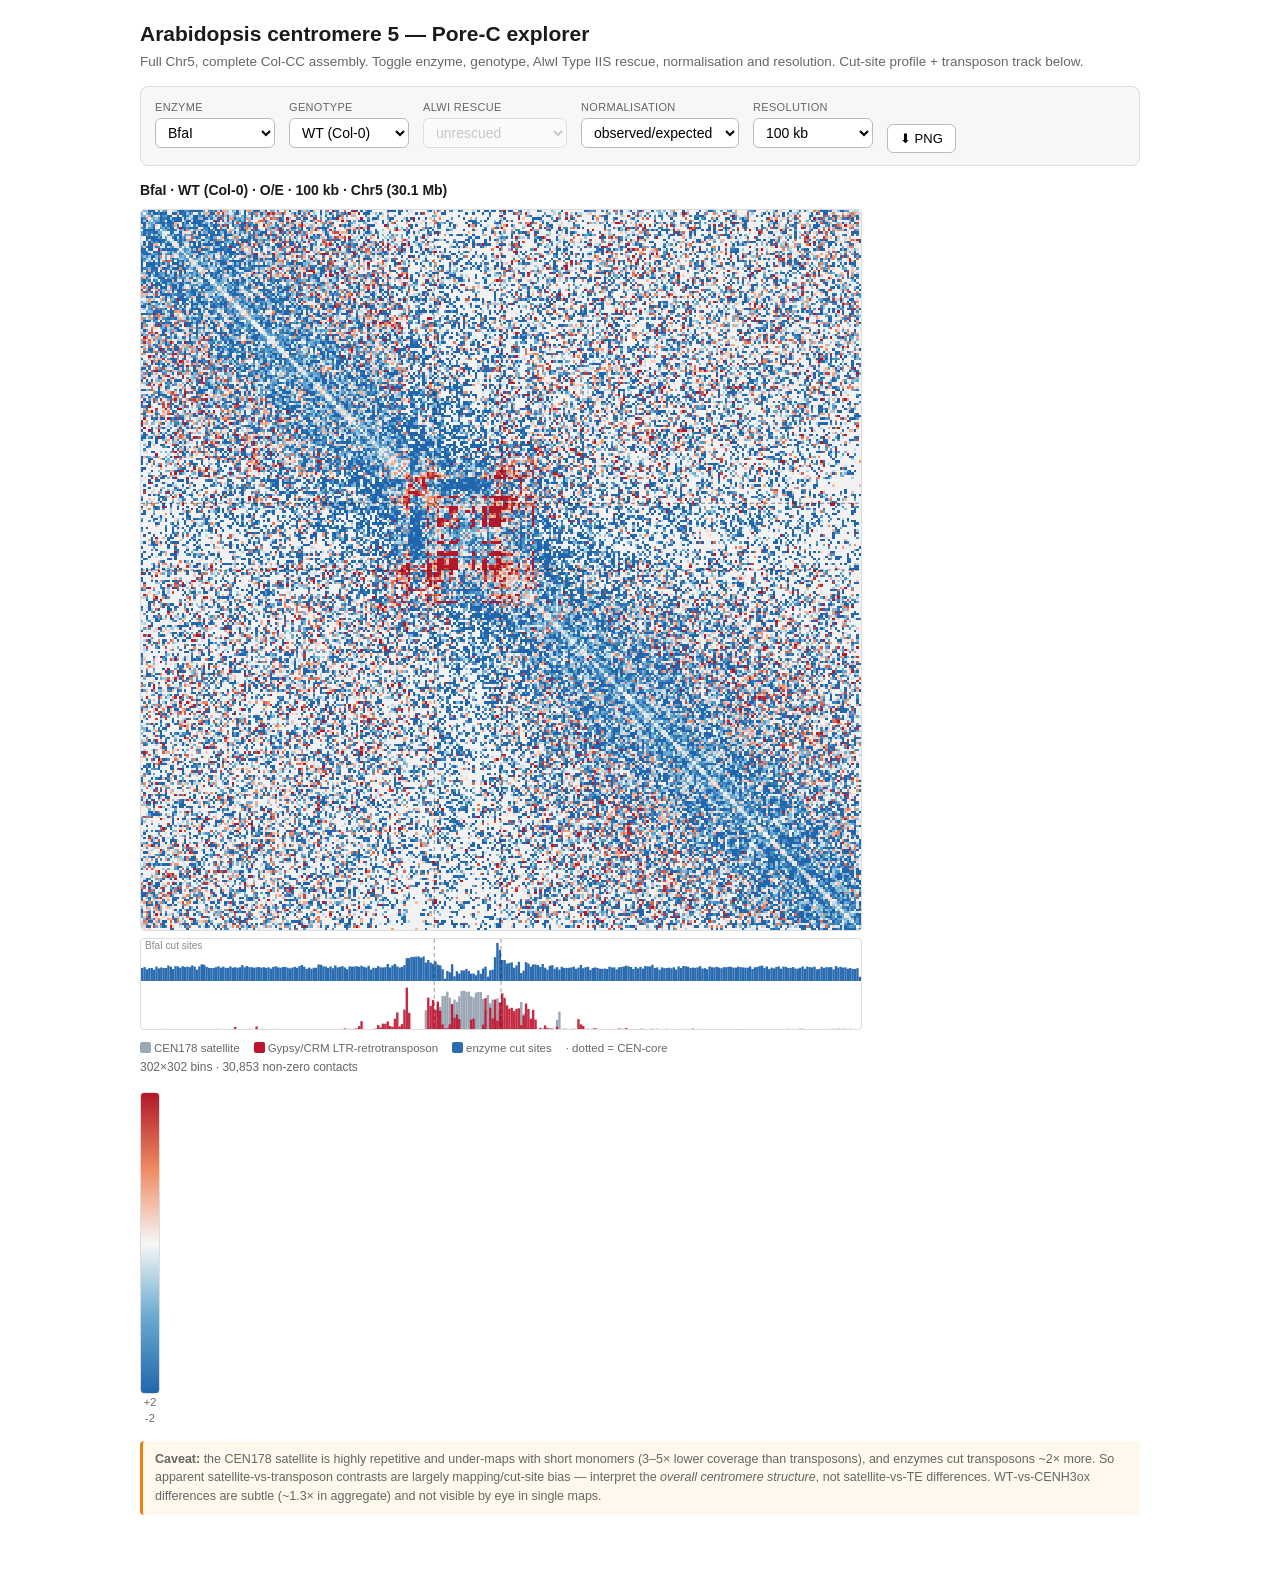
==== cen5_explorer/index.html @ aa6ba764 "Add CEN5 Pore-C explorer: full Chr5, BfaI/AlwI x WT/CENH3ox x rescued/unrescued, raw/O-E/coverage no" ====
<!doctype html>
<html lang="en">
<head>
<meta charset="utf-8">
<meta name="viewport" content="width=device-width, initial-scale=1">
<title>Arabidopsis CEN5 Pore-C explorer</title>
<style>
  :root{--ink:#1a1a1a;--mut:#666;--line:#ddd;--box:#f7f7f8;--accent:#c0152f}
  *{box-sizing:border-box}
  body{font:15px/1.5 -apple-system,Segoe UI,Roboto,Helvetica,Arial,sans-serif;color:var(--ink);margin:0;padding:18px 20px 60px;max-width:1040px;margin:0 auto}
  h1{font-size:21px;margin:0 0 2px} .sub{color:var(--mut);font-size:13.5px;margin:0 0 14px}
  .controls{display:flex;flex-wrap:wrap;gap:14px;background:var(--box);border:1px solid var(--line);border-radius:8px;padding:12px 14px;margin-bottom:14px}
  .ctl{display:flex;flex-direction:column;gap:3px} .ctl label{font-size:11px;color:var(--mut);text-transform:uppercase;letter-spacing:.03em}
  select{font-size:14px;padding:5px 8px;border:1px solid #bbb;border-radius:6px;background:#fff;min-width:120px}
  select:disabled{opacity:.4}
  #title{font-size:14px;font-weight:600;margin:4px 0 8px}
  .wrap{display:flex;gap:16px;align-items:flex-start;flex-wrap:wrap}
  canvas{image-rendering:pixelated;border:1px solid var(--line);border-radius:4px;background:#fff}
  #cbar{display:flex;flex-direction:column;align-items:center;font-size:11px;color:var(--mut)}
  .note{font-size:12.5px;color:var(--mut);background:#fff8ec;border-left:3px solid #e8820c;padding:9px 12px;border-radius:4px;margin-top:14px}
  button{font-size:13px;padding:6px 12px;border:1px solid #bbb;border-radius:6px;background:#fff;cursor:pointer;margin-top:6px}
  #status{font-size:12px;color:var(--mut)}
  .legend{font-size:11.5px;color:var(--mut);display:flex;gap:14px;margin-top:4px}
  .sw{display:inline-block;width:11px;height:11px;border-radius:2px;vertical-align:-1px;margin-right:3px}
</style>
</head>
<body>
<h1>Arabidopsis centromere 5 — Pore-C explorer</h1>
<p class="sub">Full Chr5, complete Col-CC assembly. Toggle enzyme, genotype, AlwI Type IIS rescue, normalisation and resolution. Cut-site profile + transposon track below.</p>

<div class="controls">
  <div class="ctl"><label>Enzyme</label><select id="enzyme"><option>BfaI</option><option>AlwI</option></select></div>
  <div class="ctl"><label>Genotype</label><select id="geno"><option value="WT">WT (Col-0)</option><option value="OX">CENH3ox</option></select></div>
  <div class="ctl"><label>AlwI rescue</label><select id="rescue"><option value="unrescued">unrescued</option><option value="rescued">rescued (SA-tag)</option></select></div>
  <div class="ctl"><label>Normalisation</label><select id="norm"><option value="oe">observed/expected</option><option value="raw">raw (log)</option><option value="vc">coverage-balanced</option></select></div>
  <div class="ctl"><label>Resolution</label><select id="res"><option value="100">100 kb</option><option value="50">50 kb</option><option value="25">25 kb</option></select></div>
  <div class="ctl"><label>&nbsp;</label><button id="dl">⬇ PNG</button></div>
</div>

<div id="title">—</div>
<div class="wrap">
  <div>
    <canvas id="hm" width="720" height="720"></canvas>
    <canvas id="tracks" width="720" height="90"></canvas>
    <div class="legend"><span><span class="sw" style="background:#9aa7b4"></span>CEN178 satellite</span>
      <span><span class="sw" style="background:#c0152f"></span>Gypsy/CRM LTR‑retrotransposon</span>
      <span><span class="sw" style="background:#2b6cb0"></span>enzyme cut sites</span>
      <span>· dotted = CEN‑core</span></div>
    <div id="status"></div>
  </div>
  <div id="cbar"><canvas id="cb" width="18" height="300"></canvas><div id="cbhi">–</div><div style="flex:1"></div><div id="cblo">–</div></div>
</div>

<div class="note"><b>Caveat:</b> the CEN178 satellite is highly repetitive and under‑maps with short monomers (3–5× lower coverage than transposons), and enzymes cut transposons ~2× more. So apparent satellite‑vs‑transposon contrasts are largely mapping/cut‑site bias — interpret the <i>overall centromere structure</i>, not satellite‑vs‑TE differences. WT‑vs‑CENH3ox differences are subtle (~1.3× in aggregate) and not visible by eye in single maps.</div>

<script>
const E={enzyme:'BfaI',geno:'WT',rescue:'unrescued',norm:'oe',res:'100'};
const cache={};
const hm=document.getElementById('hm'), hx=hm.getContext('2d');
const tk=document.getElementById('tracks'), tx=tk.getContext('2d');
const off=document.createElement('canvas'); const ox=off.getContext('2d');
function fname(){const r=(E.enzyme==='AlwI')?E.rescue:'unrescued'; return `data/${E.enzyme}_${E.geno}_${r}_${E.res}kb.json`;}
async function getJSON(f){ if(cache[f]) return cache[f]; const d=await fetch(f).then(r=>r.json()); cache[f]=d; return d; }
// colormaps
function lerp(a,b,t){return a+(b-a)*t;}
function ramp(stops,t){t=Math.max(0,Math.min(1,t));for(let i=0;i<stops.length-1;i++){const[p0,c0]=stops[i],[p1,c1]=stops[i+1];if(t<=p1){const u=(t-p0)/(p1-p0);return[lerp(c0[0],c1[0],u),lerp(c0[1],c1[1],u),lerp(c0[2],c1[2],u)];}}return stops[stops.length-1][1];}
const HIC=[[0,[255,255,255]],[.2,[255,240,224]],[.4,[253,204,138]],[.6,[252,141,89]],[.78,[227,74,51]],[.9,[179,0,0]],[1,[109,0,0]]];
const RDBU=[[0,[33,102,172]],[.25,[103,169,207]],[.5,[247,247,247]],[.75,[239,138,98]],[1,[178,24,43]]];
function hic(t){return ramp(HIC,t);} function rdbu(t){return ramp(RDBU,t);}
function pct(a,p){const s=a.filter(v=>isFinite(v)).sort((x,y)=>x-y);return s.length?s[Math.min(s.length-1,Math.floor(p/100*s.length))]:0;}

async function render(){
  document.getElementById('rescue').disabled=(E.enzyme!=='AlwI');
  const m=await getJSON(fname()); const t=await getJSON(`data/tracks_${E.res}kb.json`);
  const n=m.n; const M=new Float64Array(n*n);
  for(let k=0;k<m.i.length;k++){const i=m.i[k],j=m.j[k],v=m.v[k];M[i*n+j]=v;M[j*n+i]=v;}
  let disp=new Float64Array(n*n).fill(NaN), cmap, lo,hi, center=false;
  if(E.norm==='raw'||E.norm==='vc'){
    let A=M;
    if(E.norm==='vc'){const cov=new Float64Array(n);for(let i=0;i<n;i++){let s=0;for(let j=0;j<n;j++)s+=M[i*n+j];cov[i]=s;}
      let mc=0,c=0;for(let i=0;i<n;i++)if(cov[i]>0){mc+=cov[i];c++;}mc/=c;A=new Float64Array(n*n);
      for(let i=0;i<n;i++)for(let j=0;j<n;j++){if(M[i*n+j]>0&&cov[i]>0&&cov[j]>0)A[i*n+j]=M[i*n+j]/Math.sqrt(cov[i]*cov[j])*mc;}}
    for(let k=0;k<n*n;k++)disp[k]=A[k]>0?Math.log10(1+A[k]):NaN;
    const arr=Array.from(disp); lo=pct(arr,55); hi=pct(arr,99.6); cmap=hic;
  } else { // O/E
    const exp=new Float64Array(n), cnt=new Float64Array(n);
    for(let i=0;i<n;i++)for(let j=i;j<n;j++){if(M[i*n+j]>0){exp[j-i]+=M[i*n+j];cnt[j-i]++;}}
    for(let d=0;d<n;d++)exp[d]=cnt[d]>0?exp[d]/cnt[d]:NaN;
    for(let i=0;i<n;i++)for(let j=0;j<n;j++){const v=M[i*n+j];disp[i*n+j]=(v>0&&exp[Math.abs(i-j)]>0)?Math.log2(v/exp[Math.abs(i-j)]):NaN;}
    lo=-2;hi=2;cmap=rdbu;center=true;
  }
  // draw heatmap
  off.width=n;off.height=n; const img=ox.createImageData(n,n); const D=img.data;
  for(let k=0;k<n*n;k++){let c;const v=disp[k];
    if(!isFinite(v)){c=[242,242,242];}else{const tt=(v-lo)/(hi-lo);c=cmap(tt);}
    D[k*4]=c[0];D[k*4+1]=c[1];D[k*4+2]=c[2];D[k*4+3]=255;}
  ox.putImageData(img,0,0);
  hx.imageSmoothingEnabled=false; hx.clearRect(0,0,720,720); hx.drawImage(off,0,0,n,n,0,0,720,720);
  // CEN-core lines
  const sc=720/n; hx.strokeStyle='rgba(0,0,0,.45)';hx.setLineDash([4,3]);hx.lineWidth=1;
  for(const b of t.core){hx.beginPath();hx.moveTo(b*sc,0);hx.lineTo(b*sc,720);hx.moveTo(0,b*sc);hx.lineTo(720,b*sc);hx.stroke();}
  hx.setLineDash([]);
  // tracks
  tx.clearRect(0,0,720,90); const cut=(E.enzyme==='AlwI')?t.alwi:t.bfai; const cmax=Math.max(...cut)||1;
  const w=720/n;
  // cut-site (top 42px)
  tx.fillStyle='#2b6cb0';for(let b=0;b<n;b++){const h=38*cut[b]/cmax;tx.fillRect(b*w,42-h,Math.max(1,w),h);}
  tx.fillStyle='#888';tx.font='10px sans-serif';tx.fillText(E.enzyme+' cut sites',4,10);
  // TE (bottom 42px): satellite gray, gypsy red overlaid
  for(let b=0;b<n;b++){tx.fillStyle='#9aa7b4';tx.fillRect(b*w,90-40*t.sat[b],Math.max(1,w),40*t.sat[b]);}
  for(let b=0;b<n;b++){tx.fillStyle='rgba(192,21,47,.9)';tx.fillRect(b*w,90-40*t.gyp[b],Math.max(1,w),40*t.gyp[b]);}
  tx.strokeStyle='rgba(0,0,0,.4)';tx.setLineDash([4,3]);for(const b of t.core){tx.beginPath();tx.moveTo(b*w,0);tx.lineTo(b*w,90);tx.stroke();}tx.setLineDash([]);
  // colorbar
  const cb=document.getElementById('cb'),cx=cb.getContext('2d');for(let y=0;y<300;y++){const c=cmap(1-y/300);cx.fillStyle=`rgb(${c[0]|0},${c[1]|0},${c[2]|0})`;cx.fillRect(0,y,18,1);}
  document.getElementById('cbhi').textContent=center?'+'+hi:(+hi).toFixed(1);
  document.getElementById('cblo').textContent=center?lo:(+lo).toFixed(1);
  const rn=(E.enzyme==='AlwI')?(' · '+E.rescue):'';
  document.getElementById('title').textContent=`${E.enzyme} · ${E.geno==='WT'?'WT (Col-0)':'CENH3ox'}${rn} · ${E.norm==='oe'?'O/E':E.norm==='vc'?'coverage-balanced':'raw(log)'} · ${E.res} kb · Chr5 (${(t.chrlen/1e6).toFixed(1)} Mb)`;
  document.getElementById('status').textContent=`${n}×${n} bins · ${m.i.length.toLocaleString()} non-zero contacts`;
}
for(const id of ['enzyme','geno','rescue','norm','res']) document.getElementById(id).addEventListener('change',e=>{E[id]=e.target.value;render();});
document.getElementById('dl').addEventListener('click',()=>{const c=document.createElement('canvas');c.width=720;c.height=812;const g=c.getContext('2d');g.fillStyle='#fff';g.fillRect(0,0,720,812);g.drawImage(hm,0,0);g.drawImage(tk,0,722);const a=document.createElement('a');a.download=`CEN5_${E.enzyme}_${E.geno}_${E.res}kb_${E.norm}.png`;a.href=c.toDataURL();a.click();});
render();
</script>
</body>
</html>
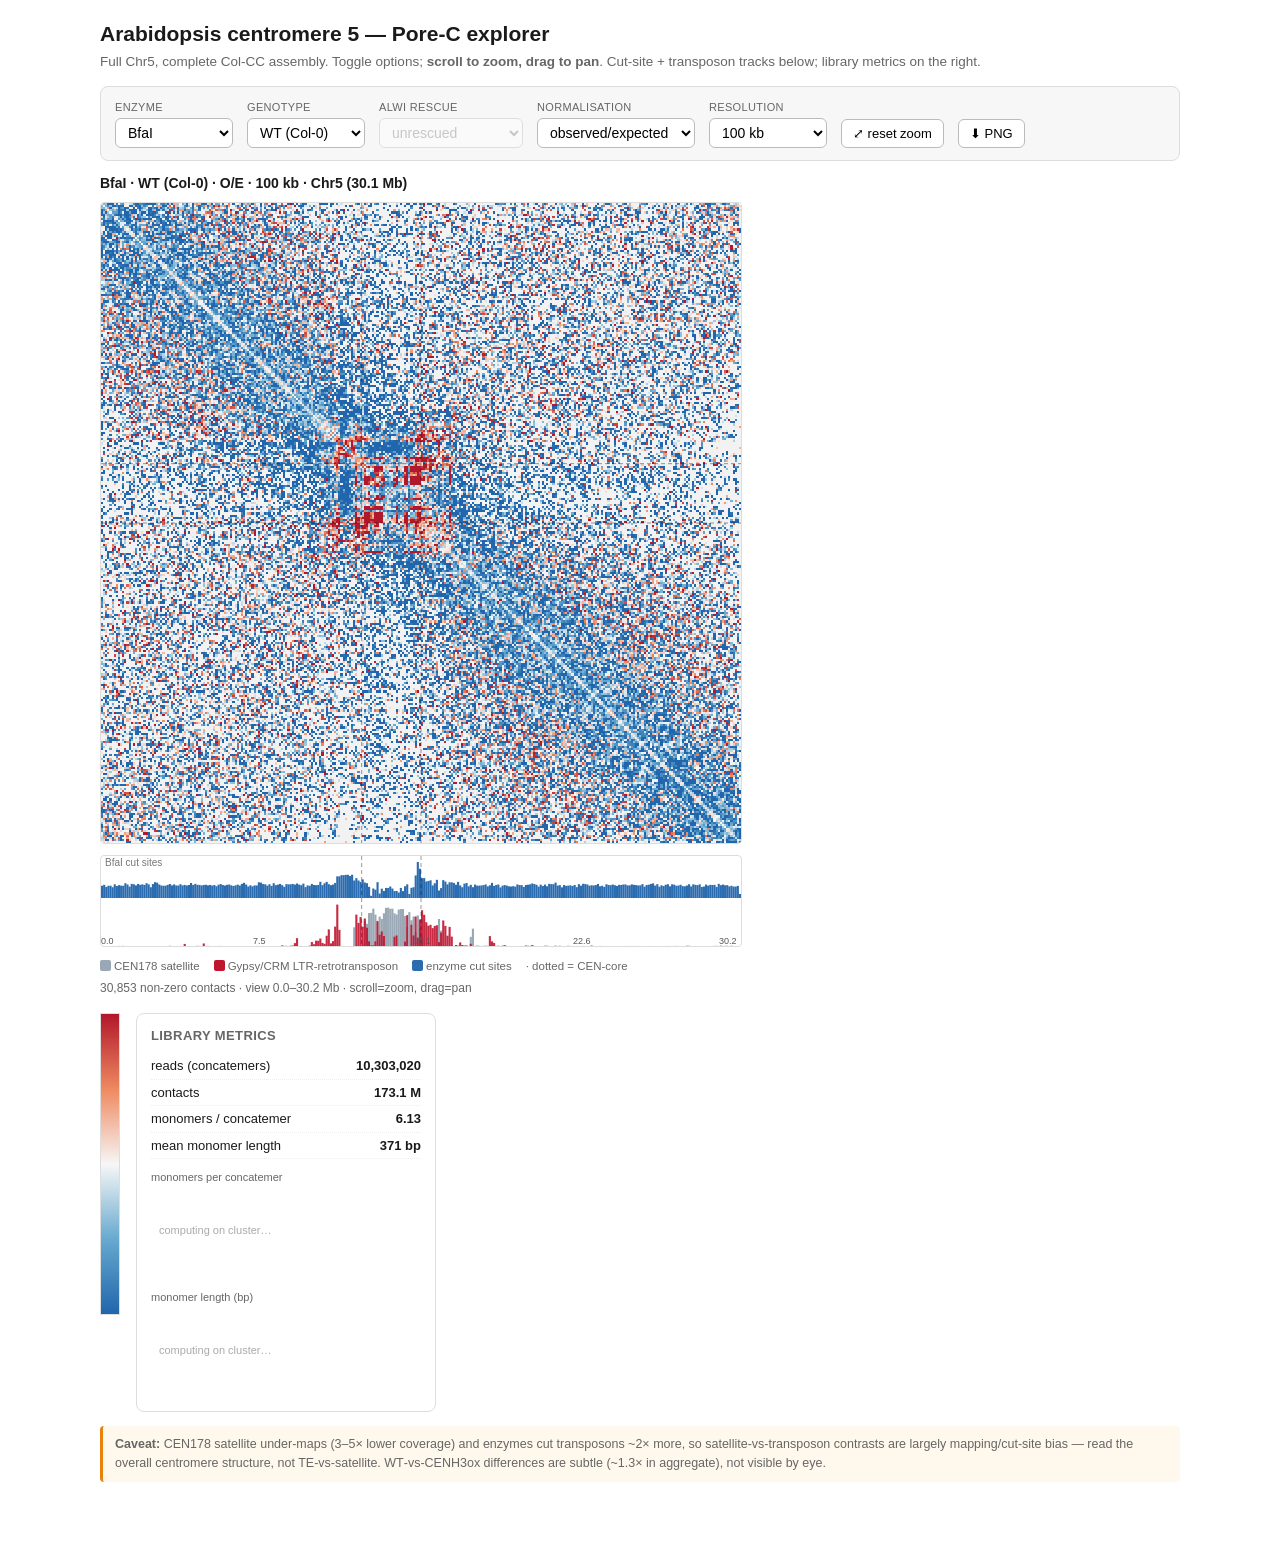
==== commit 4d5d74a8: "CEN5 explorer: add zoom/pan + library-metrics panel (reads, contacts, mono/concat, monomer length) C" ====
--- a/cen5_explorer/index.html
+++ b/cen5_explorer/index.html
@@ -7,26 +7,34 @@
 <style>
   :root{--ink:#1a1a1a;--mut:#666;--line:#ddd;--box:#f7f7f8;--accent:#c0152f}
   *{box-sizing:border-box}
-  body{font:15px/1.5 -apple-system,Segoe UI,Roboto,Helvetica,Arial,sans-serif;color:var(--ink);margin:0;padding:18px 20px 60px;max-width:1040px;margin:0 auto}
+  body{font:15px/1.5 -apple-system,Segoe UI,Roboto,Helvetica,Arial,sans-serif;color:var(--ink);margin:0 auto;padding:18px 20px 60px;max-width:1120px}
   h1{font-size:21px;margin:0 0 2px} .sub{color:var(--mut);font-size:13.5px;margin:0 0 14px}
-  .controls{display:flex;flex-wrap:wrap;gap:14px;background:var(--box);border:1px solid var(--line);border-radius:8px;padding:12px 14px;margin-bottom:14px}
+  .controls{display:flex;flex-wrap:wrap;gap:14px;align-items:flex-end;background:var(--box);border:1px solid var(--line);border-radius:8px;padding:12px 14px;margin-bottom:12px}
   .ctl{display:flex;flex-direction:column;gap:3px} .ctl label{font-size:11px;color:var(--mut);text-transform:uppercase;letter-spacing:.03em}
-  select{font-size:14px;padding:5px 8px;border:1px solid #bbb;border-radius:6px;background:#fff;min-width:120px}
+  select{font-size:14px;padding:5px 8px;border:1px solid #bbb;border-radius:6px;background:#fff;min-width:118px}
   select:disabled{opacity:.4}
-  #title{font-size:14px;font-weight:600;margin:4px 0 8px}
+  button{font-size:13px;padding:6px 11px;border:1px solid #bbb;border-radius:6px;background:#fff;cursor:pointer}
+  #title{font-size:14px;font-weight:600;margin:2px 0 8px}
   .wrap{display:flex;gap:16px;align-items:flex-start;flex-wrap:wrap}
-  canvas{image-rendering:pixelated;border:1px solid var(--line);border-radius:4px;background:#fff}
-  #cbar{display:flex;flex-direction:column;align-items:center;font-size:11px;color:var(--mut)}
+  canvas{background:#fff}
+  #hm{border:1px solid var(--line);border-radius:4px;cursor:grab;image-rendering:pixelated}
+  #hm.drag{cursor:grabbing}
+  #tracks{border:1px solid var(--line);border-radius:4px;margin-top:4px}
+  #cb{border:1px solid var(--line)}
+  .panel{width:300px;border:1px solid var(--line);border-radius:8px;padding:12px 14px;font-size:13px}
+  .panel h3{margin:0 0 8px;font-size:13px;text-transform:uppercase;letter-spacing:.03em;color:var(--mut)}
+  .m{display:flex;justify-content:space-between;padding:3px 0;border-bottom:1px dotted #eee}
+  .m b{font-variant-numeric:tabular-nums}
+  .chart{margin-top:10px} .chart .ct{font-size:11px;color:var(--mut);margin-bottom:2px}
   .note{font-size:12.5px;color:var(--mut);background:#fff8ec;border-left:3px solid #e8820c;padding:9px 12px;border-radius:4px;margin-top:14px}
-  button{font-size:13px;padding:6px 12px;border:1px solid #bbb;border-radius:6px;background:#fff;cursor:pointer;margin-top:6px}
-  #status{font-size:12px;color:var(--mut)}
-  .legend{font-size:11.5px;color:var(--mut);display:flex;gap:14px;margin-top:4px}
+  .legend{font-size:11.5px;color:var(--mut);display:flex;gap:14px;margin-top:5px;flex-wrap:wrap}
   .sw{display:inline-block;width:11px;height:11px;border-radius:2px;vertical-align:-1px;margin-right:3px}
+  #status{font-size:12px;color:var(--mut);margin-top:3px}
 </style>
 </head>
 <body>
 <h1>Arabidopsis centromere 5 — Pore-C explorer</h1>
-<p class="sub">Full Chr5, complete Col-CC assembly. Toggle enzyme, genotype, AlwI Type IIS rescue, normalisation and resolution. Cut-site profile + transposon track below.</p>
+<p class="sub">Full Chr5, complete Col-CC assembly. Toggle options; <b>scroll to zoom, drag to pan</b>. Cut-site + transposon tracks below; library metrics on the right.</p>
 
 <div class="controls">
   <div class="ctl"><label>Enzyme</label><select id="enzyme"><option>BfaI</option><option>AlwI</option></select></div>
@@ -34,93 +42,137 @@
   <div class="ctl"><label>AlwI rescue</label><select id="rescue"><option value="unrescued">unrescued</option><option value="rescued">rescued (SA-tag)</option></select></div>
   <div class="ctl"><label>Normalisation</label><select id="norm"><option value="oe">observed/expected</option><option value="raw">raw (log)</option><option value="vc">coverage-balanced</option></select></div>
   <div class="ctl"><label>Resolution</label><select id="res"><option value="100">100 kb</option><option value="50">50 kb</option><option value="25">25 kb</option></select></div>
+  <div class="ctl"><label>&nbsp;</label><button id="reset">⤢ reset zoom</button></div>
   <div class="ctl"><label>&nbsp;</label><button id="dl">⬇ PNG</button></div>
 </div>
 
 <div id="title">—</div>
 <div class="wrap">
   <div>
-    <canvas id="hm" width="720" height="720"></canvas>
-    <canvas id="tracks" width="720" height="90"></canvas>
+    <canvas id="hm" width="640" height="640"></canvas>
+    <canvas id="tracks" width="640" height="90"></canvas>
     <div class="legend"><span><span class="sw" style="background:#9aa7b4"></span>CEN178 satellite</span>
       <span><span class="sw" style="background:#c0152f"></span>Gypsy/CRM LTR‑retrotransposon</span>
       <span><span class="sw" style="background:#2b6cb0"></span>enzyme cut sites</span>
       <span>· dotted = CEN‑core</span></div>
     <div id="status"></div>
   </div>
-  <div id="cbar"><canvas id="cb" width="18" height="300"></canvas><div id="cbhi">–</div><div style="flex:1"></div><div id="cblo">–</div></div>
+  <canvas id="cb" width="18" height="300" title="colour scale"></canvas>
+  <div class="panel">
+    <h3>Library metrics</h3>
+    <div class="m"><span>reads (concatemers)</span><b id="m_reads">–</b></div>
+    <div class="m"><span>contacts</span><b id="m_contacts">–</b></div>
+    <div class="m"><span>monomers / concatemer</span><b id="m_mpc">–</b></div>
+    <div class="m"><span>mean monomer length</span><b id="m_len">–</b></div>
+    <div class="chart"><div class="ct">monomers per concatemer</div><canvas id="ch_order" width="272" height="86"></canvas></div>
+    <div class="chart"><div class="ct">monomer length (bp)</div><canvas id="ch_len" width="272" height="86"></canvas></div>
+  </div>
 </div>
 
-<div class="note"><b>Caveat:</b> the CEN178 satellite is highly repetitive and under‑maps with short monomers (3–5× lower coverage than transposons), and enzymes cut transposons ~2× more. So apparent satellite‑vs‑transposon contrasts are largely mapping/cut‑site bias — interpret the <i>overall centromere structure</i>, not satellite‑vs‑TE differences. WT‑vs‑CENH3ox differences are subtle (~1.3× in aggregate) and not visible by eye in single maps.</div>
+<div class="note"><b>Caveat:</b> CEN178 satellite under‑maps (3–5× lower coverage) and enzymes cut transposons ~2× more, so satellite‑vs‑transposon contrasts are largely mapping/cut‑site bias — read the overall centromere structure, not TE‑vs‑satellite. WT‑vs‑CENH3ox differences are subtle (~1.3× in aggregate), not visible by eye.</div>
 
 <script>
 const E={enzyme:'BfaI',geno:'WT',rescue:'unrescued',norm:'oe',res:'100'};
-const cache={};
+const cache={}; let MET=null;
 const hm=document.getElementById('hm'), hx=hm.getContext('2d');
 const tk=document.getElementById('tracks'), tx=tk.getContext('2d');
-const off=document.createElement('canvas'); const ox=off.getContext('2d');
+const off=document.createElement('canvas'); const ox2=off.getContext('2d');
+const HS=640, TH=90;
+let G=null, view={x0:0,y0:0,w:1};
 function fname(){const r=(E.enzyme==='AlwI')?E.rescue:'unrescued'; return `data/${E.enzyme}_${E.geno}_${r}_${E.res}kb.json`;}
 async function getJSON(f){ if(cache[f]) return cache[f]; const d=await fetch(f).then(r=>r.json()); cache[f]=d; return d; }
-// colormaps
 function lerp(a,b,t){return a+(b-a)*t;}
-function ramp(stops,t){t=Math.max(0,Math.min(1,t));for(let i=0;i<stops.length-1;i++){const[p0,c0]=stops[i],[p1,c1]=stops[i+1];if(t<=p1){const u=(t-p0)/(p1-p0);return[lerp(c0[0],c1[0],u),lerp(c0[1],c1[1],u),lerp(c0[2],c1[2],u)];}}return stops[stops.length-1][1];}
+function ramp(s,t){t=Math.max(0,Math.min(1,t));for(let i=0;i<s.length-1;i++){const[p0,c0]=s[i],[p1,c1]=s[i+1];if(t<=p1){const u=(t-p0)/(p1-p0||1);return[lerp(c0[0],c1[0],u),lerp(c0[1],c1[1],u),lerp(c0[2],c1[2],u)];}}return s[s.length-1][1];}
 const HIC=[[0,[255,255,255]],[.2,[255,240,224]],[.4,[253,204,138]],[.6,[252,141,89]],[.78,[227,74,51]],[.9,[179,0,0]],[1,[109,0,0]]];
 const RDBU=[[0,[33,102,172]],[.25,[103,169,207]],[.5,[247,247,247]],[.75,[239,138,98]],[1,[178,24,43]]];
-function hic(t){return ramp(HIC,t);} function rdbu(t){return ramp(RDBU,t);}
-function pct(a,p){const s=a.filter(v=>isFinite(v)).sort((x,y)=>x-y);return s.length?s[Math.min(s.length-1,Math.floor(p/100*s.length))]:0;}
+const hic=t=>ramp(HIC,t), rdbu=t=>ramp(RDBU,t);
+function pct(a,p){const s=a.filter(isFinite).sort((x,y)=>x-y);return s.length?s[Math.min(s.length-1,Math.floor(p/100*s.length))]:0;}
+const clamp=(v,a,b)=>Math.max(a,Math.min(b,v));
 
-async function render(){
+async function compute(){
   document.getElementById('rescue').disabled=(E.enzyme!=='AlwI');
   const m=await getJSON(fname()); const t=await getJSON(`data/tracks_${E.res}kb.json`);
   const n=m.n; const M=new Float64Array(n*n);
   for(let k=0;k<m.i.length;k++){const i=m.i[k],j=m.j[k],v=m.v[k];M[i*n+j]=v;M[j*n+i]=v;}
-  let disp=new Float64Array(n*n).fill(NaN), cmap, lo,hi, center=false;
+  let disp=new Float64Array(n*n).fill(NaN), cmap,lo,hi,center=false;
   if(E.norm==='raw'||E.norm==='vc'){
     let A=M;
     if(E.norm==='vc'){const cov=new Float64Array(n);for(let i=0;i<n;i++){let s=0;for(let j=0;j<n;j++)s+=M[i*n+j];cov[i]=s;}
       let mc=0,c=0;for(let i=0;i<n;i++)if(cov[i]>0){mc+=cov[i];c++;}mc/=c;A=new Float64Array(n*n);
-      for(let i=0;i<n;i++)for(let j=0;j<n;j++){if(M[i*n+j]>0&&cov[i]>0&&cov[j]>0)A[i*n+j]=M[i*n+j]/Math.sqrt(cov[i]*cov[j])*mc;}}
+      for(let i=0;i<n;i++)for(let j=0;j<n;j++)if(M[i*n+j]>0&&cov[i]>0&&cov[j]>0)A[i*n+j]=M[i*n+j]/Math.sqrt(cov[i]*cov[j])*mc;}
     for(let k=0;k<n*n;k++)disp[k]=A[k]>0?Math.log10(1+A[k]):NaN;
     const arr=Array.from(disp); lo=pct(arr,55); hi=pct(arr,99.6); cmap=hic;
-  } else { // O/E
-    const exp=new Float64Array(n), cnt=new Float64Array(n);
-    for(let i=0;i<n;i++)for(let j=i;j<n;j++){if(M[i*n+j]>0){exp[j-i]+=M[i*n+j];cnt[j-i]++;}}
+  } else {
+    const exp=new Float64Array(n),cnt=new Float64Array(n);
+    for(let i=0;i<n;i++)for(let j=i;j<n;j++)if(M[i*n+j]>0){exp[j-i]+=M[i*n+j];cnt[j-i]++;}
     for(let d=0;d<n;d++)exp[d]=cnt[d]>0?exp[d]/cnt[d]:NaN;
     for(let i=0;i<n;i++)for(let j=0;j<n;j++){const v=M[i*n+j];disp[i*n+j]=(v>0&&exp[Math.abs(i-j)]>0)?Math.log2(v/exp[Math.abs(i-j)]):NaN;}
     lo=-2;hi=2;cmap=rdbu;center=true;
   }
-  // draw heatmap
-  off.width=n;off.height=n; const img=ox.createImageData(n,n); const D=img.data;
-  for(let k=0;k<n*n;k++){let c;const v=disp[k];
-    if(!isFinite(v)){c=[242,242,242];}else{const tt=(v-lo)/(hi-lo);c=cmap(tt);}
-    D[k*4]=c[0];D[k*4+1]=c[1];D[k*4+2]=c[2];D[k*4+3]=255;}
-  ox.putImageData(img,0,0);
-  hx.imageSmoothingEnabled=false; hx.clearRect(0,0,720,720); hx.drawImage(off,0,0,n,n,0,0,720,720);
-  // CEN-core lines
-  const sc=720/n; hx.strokeStyle='rgba(0,0,0,.45)';hx.setLineDash([4,3]);hx.lineWidth=1;
-  for(const b of t.core){hx.beginPath();hx.moveTo(b*sc,0);hx.lineTo(b*sc,720);hx.moveTo(0,b*sc);hx.lineTo(720,b*sc);hx.stroke();}
-  hx.setLineDash([]);
-  // tracks
-  tx.clearRect(0,0,720,90); const cut=(E.enzyme==='AlwI')?t.alwi:t.bfai; const cmax=Math.max(...cut)||1;
-  const w=720/n;
-  // cut-site (top 42px)
-  tx.fillStyle='#2b6cb0';for(let b=0;b<n;b++){const h=38*cut[b]/cmax;tx.fillRect(b*w,42-h,Math.max(1,w),h);}
-  tx.fillStyle='#888';tx.font='10px sans-serif';tx.fillText(E.enzyme+' cut sites',4,10);
-  // TE (bottom 42px): satellite gray, gypsy red overlaid
-  for(let b=0;b<n;b++){tx.fillStyle='#9aa7b4';tx.fillRect(b*w,90-40*t.sat[b],Math.max(1,w),40*t.sat[b]);}
-  for(let b=0;b<n;b++){tx.fillStyle='rgba(192,21,47,.9)';tx.fillRect(b*w,90-40*t.gyp[b],Math.max(1,w),40*t.gyp[b]);}
-  tx.strokeStyle='rgba(0,0,0,.4)';tx.setLineDash([4,3]);for(const b of t.core){tx.beginPath();tx.moveTo(b*w,0);tx.lineTo(b*w,90);tx.stroke();}tx.setLineDash([]);
+  off.width=n;off.height=n;const img=ox2.createImageData(n,n);const D=img.data;
+  for(let k=0;k<n*n;k++){const v=disp[k];const c=isFinite(v)?cmap((v-lo)/(hi-lo)):[242,242,242];D[k*4]=c[0];D[k*4+1]=c[1];D[k*4+2]=c[2];D[k*4+3]=255;}
+  ox2.putImageData(img,0,0);
+  G={n,t,cmap,lo,hi,center,nz:m.i.length};
+  view={x0:0,y0:0,w:n};
   // colorbar
   const cb=document.getElementById('cb'),cx=cb.getContext('2d');for(let y=0;y<300;y++){const c=cmap(1-y/300);cx.fillStyle=`rgb(${c[0]|0},${c[1]|0},${c[2]|0})`;cx.fillRect(0,y,18,1);}
-  document.getElementById('cbhi').textContent=center?'+'+hi:(+hi).toFixed(1);
-  document.getElementById('cblo').textContent=center?lo:(+lo).toFixed(1);
+  draw(); metrics();
   const rn=(E.enzyme==='AlwI')?(' · '+E.rescue):'';
   document.getElementById('title').textContent=`${E.enzyme} · ${E.geno==='WT'?'WT (Col-0)':'CENH3ox'}${rn} · ${E.norm==='oe'?'O/E':E.norm==='vc'?'coverage-balanced':'raw(log)'} · ${E.res} kb · Chr5 (${(t.chrlen/1e6).toFixed(1)} Mb)`;
-  document.getElementById('status').textContent=`${n}×${n} bins · ${m.i.length.toLocaleString()} non-zero contacts`;
 }
-for(const id of ['enzyme','geno','rescue','norm','res']) document.getElementById(id).addEventListener('change',e=>{E[id]=e.target.value;render();});
-document.getElementById('dl').addEventListener('click',()=>{const c=document.createElement('canvas');c.width=720;c.height=812;const g=c.getContext('2d');g.fillStyle='#fff';g.fillRect(0,0,720,812);g.drawImage(hm,0,0);g.drawImage(tk,0,722);const a=document.createElement('a');a.download=`CEN5_${E.enzyme}_${E.geno}_${E.res}kb_${E.norm}.png`;a.href=c.toDataURL();a.click();});
-render();
+function draw(){
+  if(!G)return; const {n,t}=G; const sc=HS/view.w;
+  hx.clearRect(0,0,HS,HS); hx.imageSmoothingEnabled=false;
+  hx.drawImage(off, view.x0, view.y0, view.w, view.w, 0,0, HS,HS);
+  hx.strokeStyle='rgba(0,0,0,.4)';hx.setLineDash([4,3]);hx.lineWidth=1;
+  for(const b of t.core){const sx=(b-view.x0)*sc, sy=(b-view.y0)*sc;hx.beginPath();hx.moveTo(sx,0);hx.lineTo(sx,HS);hx.moveTo(0,sy);hx.lineTo(HS,sy);hx.stroke();}
+  hx.setLineDash([]);
+  // tracks over current x-range
+  tx.clearRect(0,0,HS,TH); const cut=(E.enzyme==='AlwI')?t.alwi:t.bfai; const cmax=Math.max(...cut)||1; const w=HS/view.w;
+  for(let b=Math.floor(view.x0);b<view.x0+view.w&&b<n;b++){const sx=(b-view.x0)*w;const h=36*cut[b]/cmax;tx.fillStyle='#2b6cb0';tx.fillRect(sx,42-h,Math.max(1,w),h);
+    tx.fillStyle='#9aa7b4';tx.fillRect(sx,TH-40*t.sat[b],Math.max(1,w),40*t.sat[b]);
+    tx.fillStyle='rgba(192,21,47,.9)';tx.fillRect(sx,TH-40*t.gyp[b],Math.max(1,w),40*t.gyp[b]);}
+  tx.fillStyle='#777';tx.font='10px sans-serif';tx.fillText(E.enzyme+' cut sites',4,10);
+  tx.strokeStyle='rgba(0,0,0,.4)';tx.setLineDash([4,3]);for(const b of t.core){const sx=(b-view.x0)*w;tx.beginPath();tx.moveTo(sx,0);tx.lineTo(sx,TH);tx.stroke();}tx.setLineDash([]);
+  // Mb ticks
+  tx.fillStyle='#555';tx.font='9px sans-serif';
+  for(let f=0;f<=4;f++){const b=view.x0+f/4*view.w;const mb=(b*t.res/1e6).toFixed(1);tx.fillText(mb,clamp(f/4*HS-8,0,HS-22),TH-2);}
+  document.getElementById('status').textContent=`${G.nz.toLocaleString()} non-zero contacts · view ${(view.x0*t.res/1e6).toFixed(1)}–${((view.x0+view.w)*t.res/1e6).toFixed(1)} Mb · scroll=zoom, drag=pan`;
+}
+function barchart(cid,obj,logy,color){
+  const c=document.getElementById(cid),g=c.getContext('2d');g.clearRect(0,0,272,86);
+  const keys=Object.keys(obj).map(Number).sort((a,b)=>a-b);
+  if(!keys.length){g.fillStyle='#aaa';g.font='11px sans-serif';g.fillText('computing on cluster…',8,46);return;}
+  const vals=keys.map(k=>obj[k]); const mx=Math.max(...vals.map(v=>logy?Math.log10(1+v):v));
+  const w=272/keys.length;
+  g.fillStyle=color;
+  keys.forEach((k,i)=>{const v=logy?Math.log10(1+obj[k]):obj[k];const h=72*v/mx;g.fillRect(i*w,80-h,Math.max(1,w-0.5),h);});
+  g.fillStyle='#888';g.font='9px sans-serif';g.fillText(keys[0],1,86);g.fillText(keys[keys.length-1],256,86);
+}
+function metrics(){
+  if(!MET){document.getElementById('m_reads').textContent='…';return;}
+  const d=MET[`${E.enzyme}_${E.geno}`]; if(!d)return;
+  const r=(E.enzyme==='AlwI')?E.rescue:'unrescued';
+  document.getElementById('m_reads').textContent=d.reads.toLocaleString();
+  document.getElementById('m_contacts').textContent=(d.contacts[r]/1e6).toFixed(1)+' M';
+  document.getElementById('m_mpc').textContent=d.mono_per_concat;
+  document.getElementById('m_len').textContent=d.mean_len+' bp';
+  barchart('ch_order',d.order_hist||{},false,'#2b6cb0');
+  barchart('ch_len',d.len_hist||{},false,'#c0152f');
+}
+// zoom / pan
+hm.addEventListener('wheel',e=>{e.preventDefault();if(!G)return;const r=hm.getBoundingClientRect();const mx=(e.clientX-r.left)/HS,my=(e.clientY-r.top)/HS;
+  const bx=view.x0+mx*view.w,by=view.y0+my*view.w;const f=e.deltaY<0?0.82:1/0.82;let nw=clamp(view.w*f,6,G.n);
+  view.x0=clamp(bx-mx*nw,0,G.n-nw);view.y0=clamp(by-my*nw,0,G.n-nw);view.w=nw;draw();},{passive:false});
+let drag=null;
+hm.addEventListener('mousedown',e=>{drag={x:e.clientX,y:e.clientY,x0:view.x0,y0:view.y0};hm.classList.add('drag');});
+window.addEventListener('mousemove',e=>{if(!drag||!G)return;const dpb=view.w/HS;view.x0=clamp(drag.x0-(e.clientX-drag.x)*dpb,0,G.n-view.w);view.y0=clamp(drag.y0-(e.clientY-drag.y)*dpb,0,G.n-view.w);draw();});
+window.addEventListener('mouseup',()=>{drag=null;hm.classList.remove('drag');});
+document.getElementById('reset').addEventListener('click',()=>{if(G){view={x0:0,y0:0,w:G.n};draw();}});
+for(const id of ['enzyme','geno','rescue','norm','res'])document.getElementById(id).addEventListener('change',ev=>{E[id]=ev.target.value;compute();});
+document.getElementById('dl').addEventListener('click',()=>{const c=document.createElement('canvas');c.width=HS;c.height=HS+TH+4;const g=c.getContext('2d');g.fillStyle='#fff';g.fillRect(0,0,c.width,c.height);g.drawImage(hm,0,0);g.drawImage(tk,0,HS+4);const a=document.createElement('a');a.download=`CEN5_${E.enzyme}_${E.geno}_${E.res}kb_${E.norm}.png`;a.href=c.toDataURL();a.click();});
+getJSON('data/metrics.json').then(d=>{MET=d;metrics();});
+compute();
 </script>
 </body>
 </html>
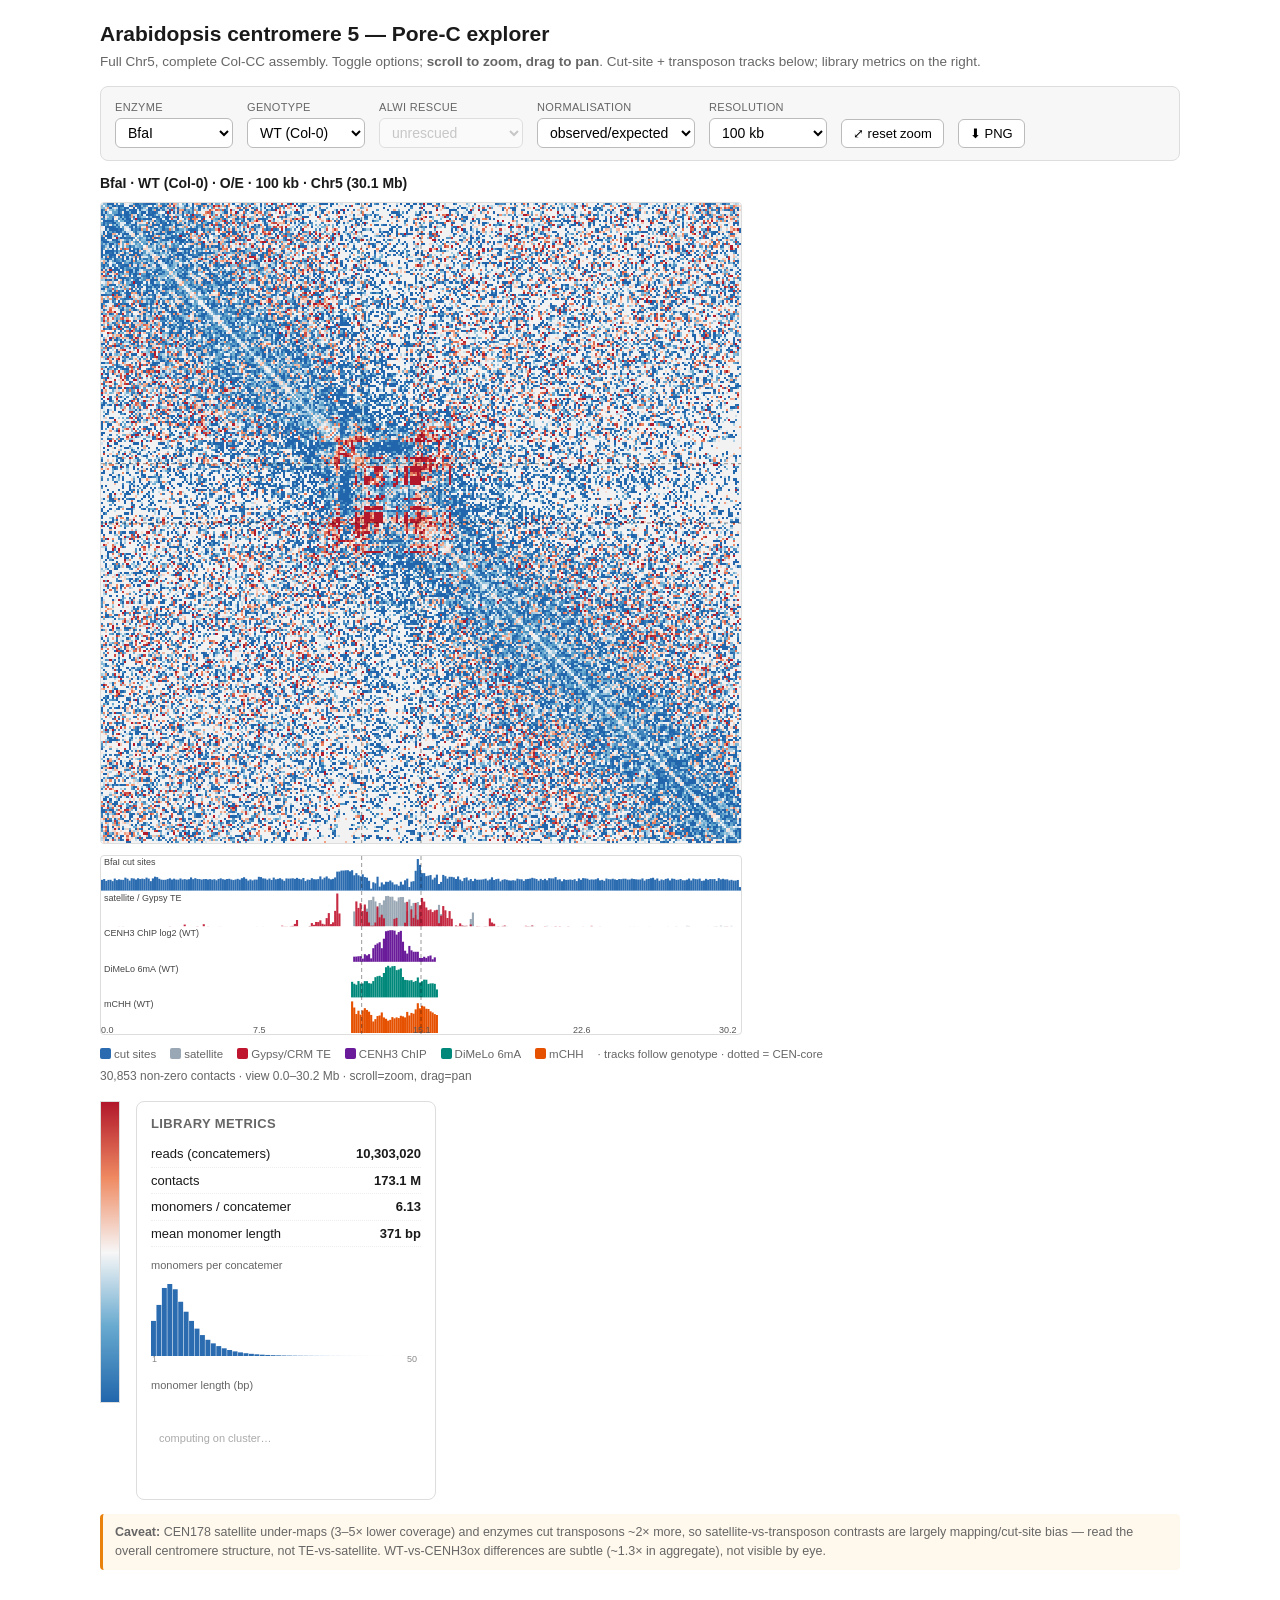
==== commit 81d8f59a: "CEN5 explorer: add CENH3 ChIP + DiMeLo 6mA + mCHH tracks (WT/CENH3ox, genotype-aware) Co-Authored-By" ====
--- a/cen5_explorer/index.html
+++ b/cen5_explorer/index.html
@@ -50,11 +50,14 @@
 <div class="wrap">
   <div>
     <canvas id="hm" width="640" height="640"></canvas>
-    <canvas id="tracks" width="640" height="90"></canvas>
-    <div class="legend"><span><span class="sw" style="background:#9aa7b4"></span>CEN178 satellite</span>
-      <span><span class="sw" style="background:#c0152f"></span>Gypsy/CRM LTR‑retrotransposon</span>
-      <span><span class="sw" style="background:#2b6cb0"></span>enzyme cut sites</span>
-      <span>· dotted = CEN‑core</span></div>
+    <canvas id="tracks" width="640" height="178"></canvas>
+    <div class="legend"><span><span class="sw" style="background:#2b6cb0"></span>cut sites</span>
+      <span><span class="sw" style="background:#9aa7b4"></span>satellite</span>
+      <span><span class="sw" style="background:#c0152f"></span>Gypsy/CRM TE</span>
+      <span><span class="sw" style="background:#6a1b9a"></span>CENH3 ChIP</span>
+      <span><span class="sw" style="background:#00897b"></span>DiMeLo 6mA</span>
+      <span><span class="sw" style="background:#e65100"></span>mCHH</span>
+      <span>· tracks follow genotype · dotted = CEN‑core</span></div>
     <div id="status"></div>
   </div>
   <canvas id="cb" width="18" height="300" title="colour scale"></canvas>
@@ -77,7 +80,7 @@
 const hm=document.getElementById('hm'), hx=hm.getContext('2d');
 const tk=document.getElementById('tracks'), tx=tk.getContext('2d');
 const off=document.createElement('canvas'); const ox2=off.getContext('2d');
-const HS=640, TH=90;
+const HS=640, TH=178;
 let G=null, view={x0:0,y0:0,w:1};
 function fname(){const r=(E.enzyme==='AlwI')?E.rescue:'unrescued'; return `data/${E.enzyme}_${E.geno}_${r}_${E.res}kb.json`;}
 async function getJSON(f){ if(cache[f]) return cache[f]; const d=await fetch(f).then(r=>r.json()); cache[f]=d; return d; }
@@ -127,16 +130,26 @@
   hx.strokeStyle='rgba(0,0,0,.4)';hx.setLineDash([4,3]);hx.lineWidth=1;
   for(const b of t.core){const sx=(b-view.x0)*sc, sy=(b-view.y0)*sc;hx.beginPath();hx.moveTo(sx,0);hx.lineTo(sx,HS);hx.moveTo(0,sy);hx.lineTo(HS,sy);hx.stroke();}
   hx.setLineDash([]);
-  // tracks over current x-range
-  tx.clearRect(0,0,HS,TH); const cut=(E.enzyme==='AlwI')?t.alwi:t.bfai; const cmax=Math.max(...cut)||1; const w=HS/view.w;
-  for(let b=Math.floor(view.x0);b<view.x0+view.w&&b<n;b++){const sx=(b-view.x0)*w;const h=36*cut[b]/cmax;tx.fillStyle='#2b6cb0';tx.fillRect(sx,42-h,Math.max(1,w),h);
-    tx.fillStyle='#9aa7b4';tx.fillRect(sx,TH-40*t.sat[b],Math.max(1,w),40*t.sat[b]);
-    tx.fillStyle='rgba(192,21,47,.9)';tx.fillRect(sx,TH-40*t.gyp[b],Math.max(1,w),40*t.gyp[b]);}
-  tx.fillStyle='#777';tx.font='10px sans-serif';tx.fillText(E.enzyme+' cut sites',4,10);
+  // ---- stacked tracks (genotype-aware for bio tracks) ----
+  tx.clearRect(0,0,HS,TH); const w=HS/view.w;
+  const b0=Math.max(0,Math.floor(view.x0)), b1=Math.min(n,Math.ceil(view.x0+view.w));
+  const bands=[
+    {label:E.enzyme+' cut sites', data:(E.enzyme==='AlwI'?t.alwi:t.bfai), color:'#2b6cb0'},
+    {label:'satellite / Gypsy TE', te:true},
+    {label:'CENH3 ChIP log2 ('+(E.geno==='OX'?'CENH3ox':'WT')+')', data:(E.geno==='OX'?t.cenh3_ox:t.cenh3_wt), color:'#6a1b9a'},
+    {label:'DiMeLo 6mA ('+(E.geno==='OX'?'CENH3ox':'WT')+')', data:(E.geno==='OX'?t.dimelo_ox:t.dimelo_wt), color:'#00897b'},
+    {label:'mCHH ('+(E.geno==='OX'?'CENH3ox':'WT')+')', data:(E.geno==='OX'?t.mchh_ox:t.mchh_wt), color:'#e65100'},
+  ];
+  const bh=TH/bands.length;
+  bands.forEach((bd,bi)=>{const base=(bi+1)*bh-1;
+    if(bd.te){for(let b=b0;b<b1;b++){const sx=(b-view.x0)*w;
+      tx.fillStyle='#9aa7b4';tx.fillRect(sx,base-(bh-4)*t.sat[b],Math.max(1,w),(bh-4)*t.sat[b]);
+      tx.fillStyle='rgba(192,21,47,.9)';tx.fillRect(sx,base-(bh-4)*t.gyp[b],Math.max(1,w),(bh-4)*t.gyp[b]);}}
+    else if(bd.data){let mx=1e-9;for(let b=0;b<n;b++)mx=Math.max(mx,bd.data[b]||0);tx.fillStyle=bd.color;
+      for(let b=b0;b<b1;b++){const sx=(b-view.x0)*w;const v=Math.max(0,bd.data[b]||0);const h=(bh-4)*v/mx;tx.fillRect(sx,base-h,Math.max(1,w),h);}}
+    tx.fillStyle='#444';tx.font='9px sans-serif';tx.fillText(bd.label,3,bi*bh+9);});
   tx.strokeStyle='rgba(0,0,0,.4)';tx.setLineDash([4,3]);for(const b of t.core){const sx=(b-view.x0)*w;tx.beginPath();tx.moveTo(sx,0);tx.lineTo(sx,TH);tx.stroke();}tx.setLineDash([]);
-  // Mb ticks
-  tx.fillStyle='#555';tx.font='9px sans-serif';
-  for(let f=0;f<=4;f++){const b=view.x0+f/4*view.w;const mb=(b*t.res/1e6).toFixed(1);tx.fillText(mb,clamp(f/4*HS-8,0,HS-22),TH-2);}
+  tx.fillStyle='#555';tx.font='9px sans-serif';for(let f=0;f<=4;f++){const b=view.x0+f/4*view.w;tx.fillText((b*t.res/1e6).toFixed(1),clamp(f/4*HS-8,0,HS-22),TH-1);}
   document.getElementById('status').textContent=`${G.nz.toLocaleString()} non-zero contacts · view ${(view.x0*t.res/1e6).toFixed(1)}–${((view.x0+view.w)*t.res/1e6).toFixed(1)} Mb · scroll=zoom, drag=pan`;
 }
 function barchart(cid,obj,logy,color){
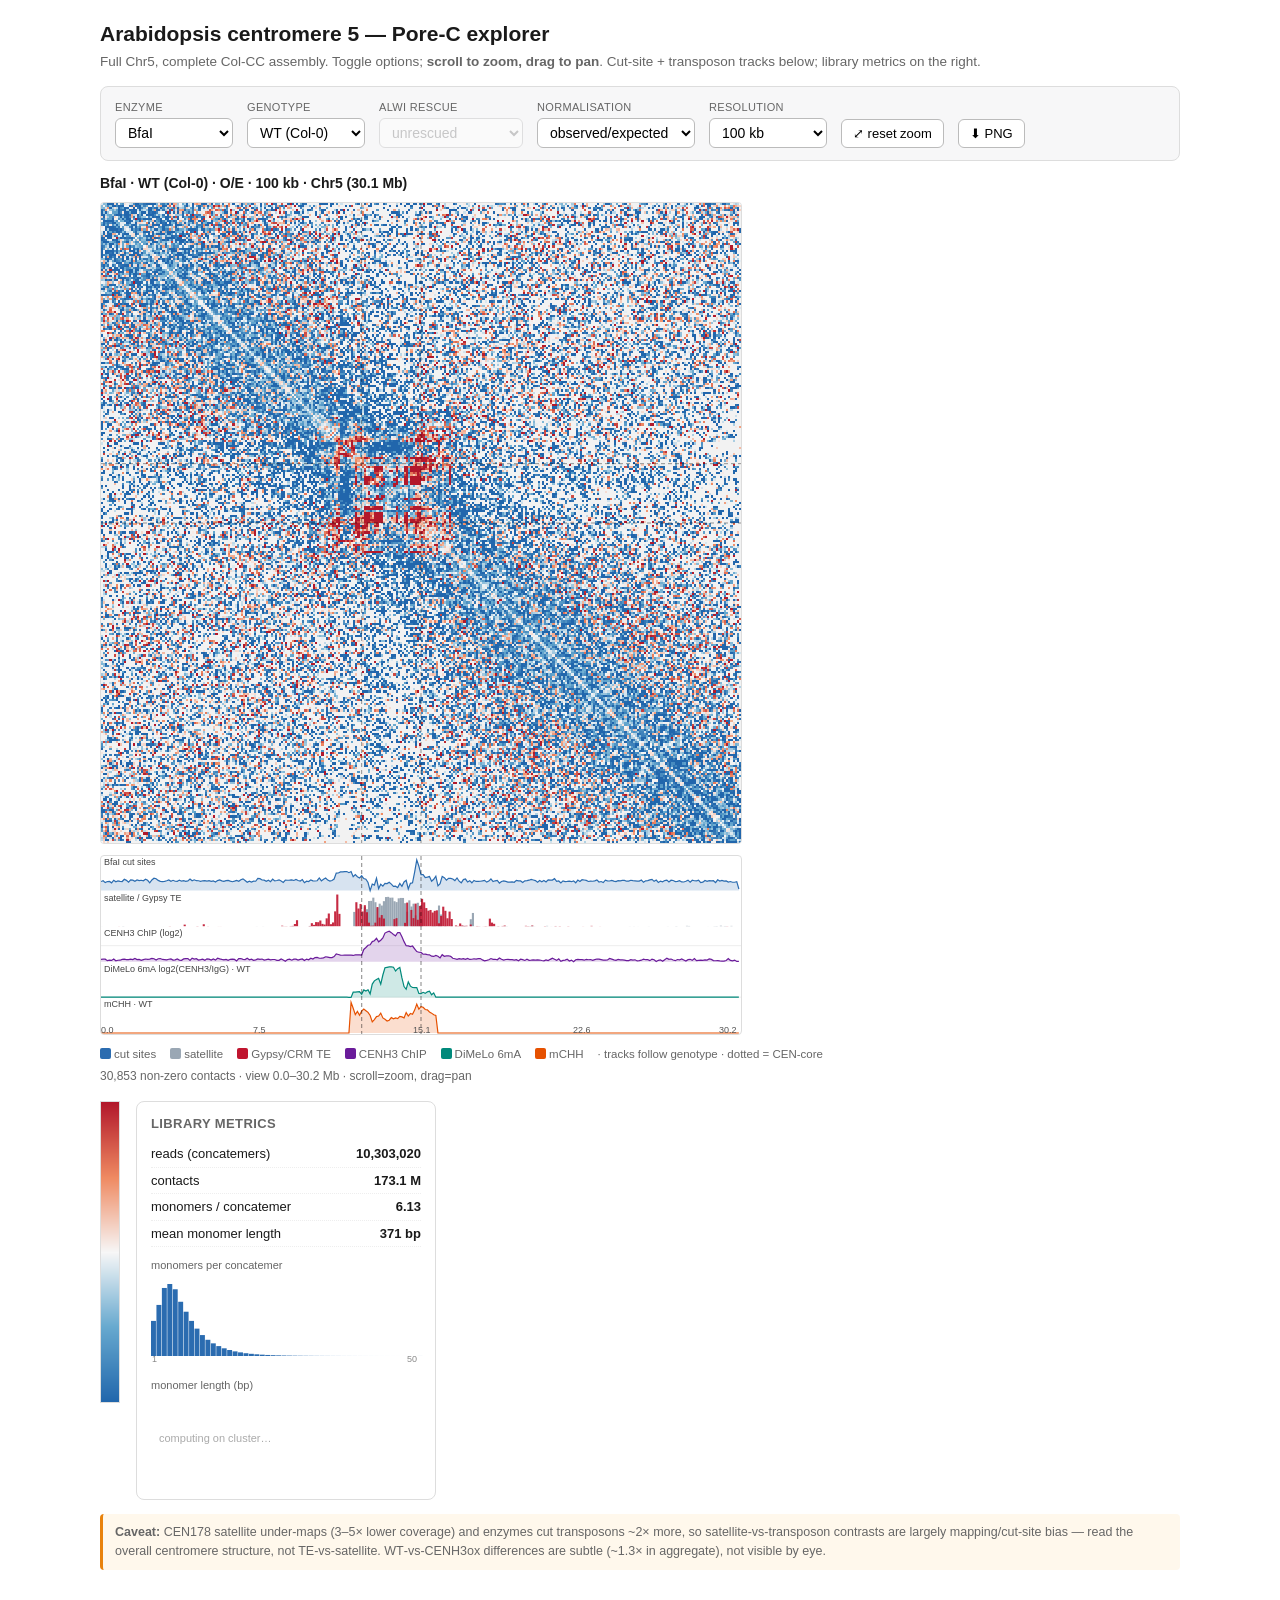
==== commit 376de319: "CEN5 explorer: DiMeLo 6mA = IgG-normalised log2(CENH3/IgG); render signal tracks as density lines; C" ====
--- a/cen5_explorer/index.html
+++ b/cen5_explorer/index.html
@@ -133,20 +133,28 @@
   // ---- stacked tracks (genotype-aware for bio tracks) ----
   tx.clearRect(0,0,HS,TH); const w=HS/view.w;
   const b0=Math.max(0,Math.floor(view.x0)), b1=Math.min(n,Math.ceil(view.x0+view.w));
+  const G5=(E.geno==='OX'?'CENH3ox':'WT');
   const bands=[
     {label:E.enzyme+' cut sites', data:(E.enzyme==='AlwI'?t.alwi:t.bfai), color:'#2b6cb0'},
     {label:'satellite / Gypsy TE', te:true},
-    {label:'CENH3 ChIP log2 ('+(E.geno==='OX'?'CENH3ox':'WT')+')', data:(E.geno==='OX'?t.cenh3_ox:t.cenh3_wt), color:'#6a1b9a'},
-    {label:'DiMeLo 6mA ('+(E.geno==='OX'?'CENH3ox':'WT')+')', data:(E.geno==='OX'?t.dimelo_ox:t.dimelo_wt), color:'#00897b'},
-    {label:'mCHH ('+(E.geno==='OX'?'CENH3ox':'WT')+')', data:(E.geno==='OX'?t.mchh_ox:t.mchh_wt), color:'#e65100'},
+    {label:'CENH3 ChIP (log2)', data:t.cenh3_chip, color:'#6a1b9a'},
+    {label:'DiMeLo 6mA log2(CENH3/IgG) · '+G5, data:(E.geno==='OX'?t.dimelo_ox:t.dimelo_wt), color:'#00897b'},
+    {label:'mCHH · '+G5, data:(E.geno==='OX'?t.mchh_ox:t.mchh_wt), color:'#e65100'},
   ];
   const bh=TH/bands.length;
   bands.forEach((bd,bi)=>{const base=(bi+1)*bh-1;
     if(bd.te){for(let b=b0;b<b1;b++){const sx=(b-view.x0)*w;
-      tx.fillStyle='#9aa7b4';tx.fillRect(sx,base-(bh-4)*t.sat[b],Math.max(1,w),(bh-4)*t.sat[b]);
-      tx.fillStyle='rgba(192,21,47,.9)';tx.fillRect(sx,base-(bh-4)*t.gyp[b],Math.max(1,w),(bh-4)*t.gyp[b]);}}
-    else if(bd.data){let mx=1e-9;for(let b=0;b<n;b++)mx=Math.max(mx,bd.data[b]||0);tx.fillStyle=bd.color;
-      for(let b=b0;b<b1;b++){const sx=(b-view.x0)*w;const v=Math.max(0,bd.data[b]||0);const h=(bh-4)*v/mx;tx.fillRect(sx,base-h,Math.max(1,w),h);}}
+      tx.fillStyle='#9aa7b4';tx.fillRect(sx,base-(bh-5)*t.sat[b],Math.max(1,w),(bh-5)*t.sat[b]);
+      tx.fillStyle='rgba(192,21,47,.9)';tx.fillRect(sx,base-(bh-5)*t.gyp[b],Math.max(1,w),(bh-5)*t.gyp[b]);}}
+    else if(bd.data){
+      let mn=Infinity,mx=-Infinity;for(let b=0;b<n;b++){const v=bd.data[b];if(isFinite(v)){if(v<mn)mn=v;if(v>mx)mx=v;}}
+      if(!isFinite(mn)){mn=0;mx=1;} const rng=(mx-mn)||1; const yof=b=>base-(bh-5)*((isFinite(bd.data[b])?bd.data[b]:mn)-mn)/rng;
+      if(mn<0){const yz=base-(bh-5)*(0-mn)/rng;tx.strokeStyle='rgba(0,0,0,.15)';tx.lineWidth=.5;tx.beginPath();tx.moveTo(0,yz);tx.lineTo(HS,yz);tx.stroke();}
+      tx.beginPath();tx.moveTo((b0-view.x0)*w,base);
+      for(let b=b0;b<b1;b++)tx.lineTo((b-view.x0)*w,yof(b));
+      tx.lineTo((b1-1-view.x0)*w,base);tx.closePath();tx.fillStyle=bd.color+'30';tx.fill();
+      tx.beginPath();for(let b=b0;b<b1;b++){const sx=(b-view.x0)*w;if(b===b0)tx.moveTo(sx,yof(b));else tx.lineTo(sx,yof(b));}
+      tx.strokeStyle=bd.color;tx.lineWidth=1.2;tx.stroke();}
     tx.fillStyle='#444';tx.font='9px sans-serif';tx.fillText(bd.label,3,bi*bh+9);});
   tx.strokeStyle='rgba(0,0,0,.4)';tx.setLineDash([4,3]);for(const b of t.core){const sx=(b-view.x0)*w;tx.beginPath();tx.moveTo(sx,0);tx.lineTo(sx,TH);tx.stroke();}tx.setLineDash([]);
   tx.fillStyle='#555';tx.font='9px sans-serif';for(let f=0;f<=4;f++){const b=view.x0+f/4*view.w;tx.fillText((b*t.res/1e6).toFixed(1),clamp(f/4*HS-8,0,HS-22),TH-1);}
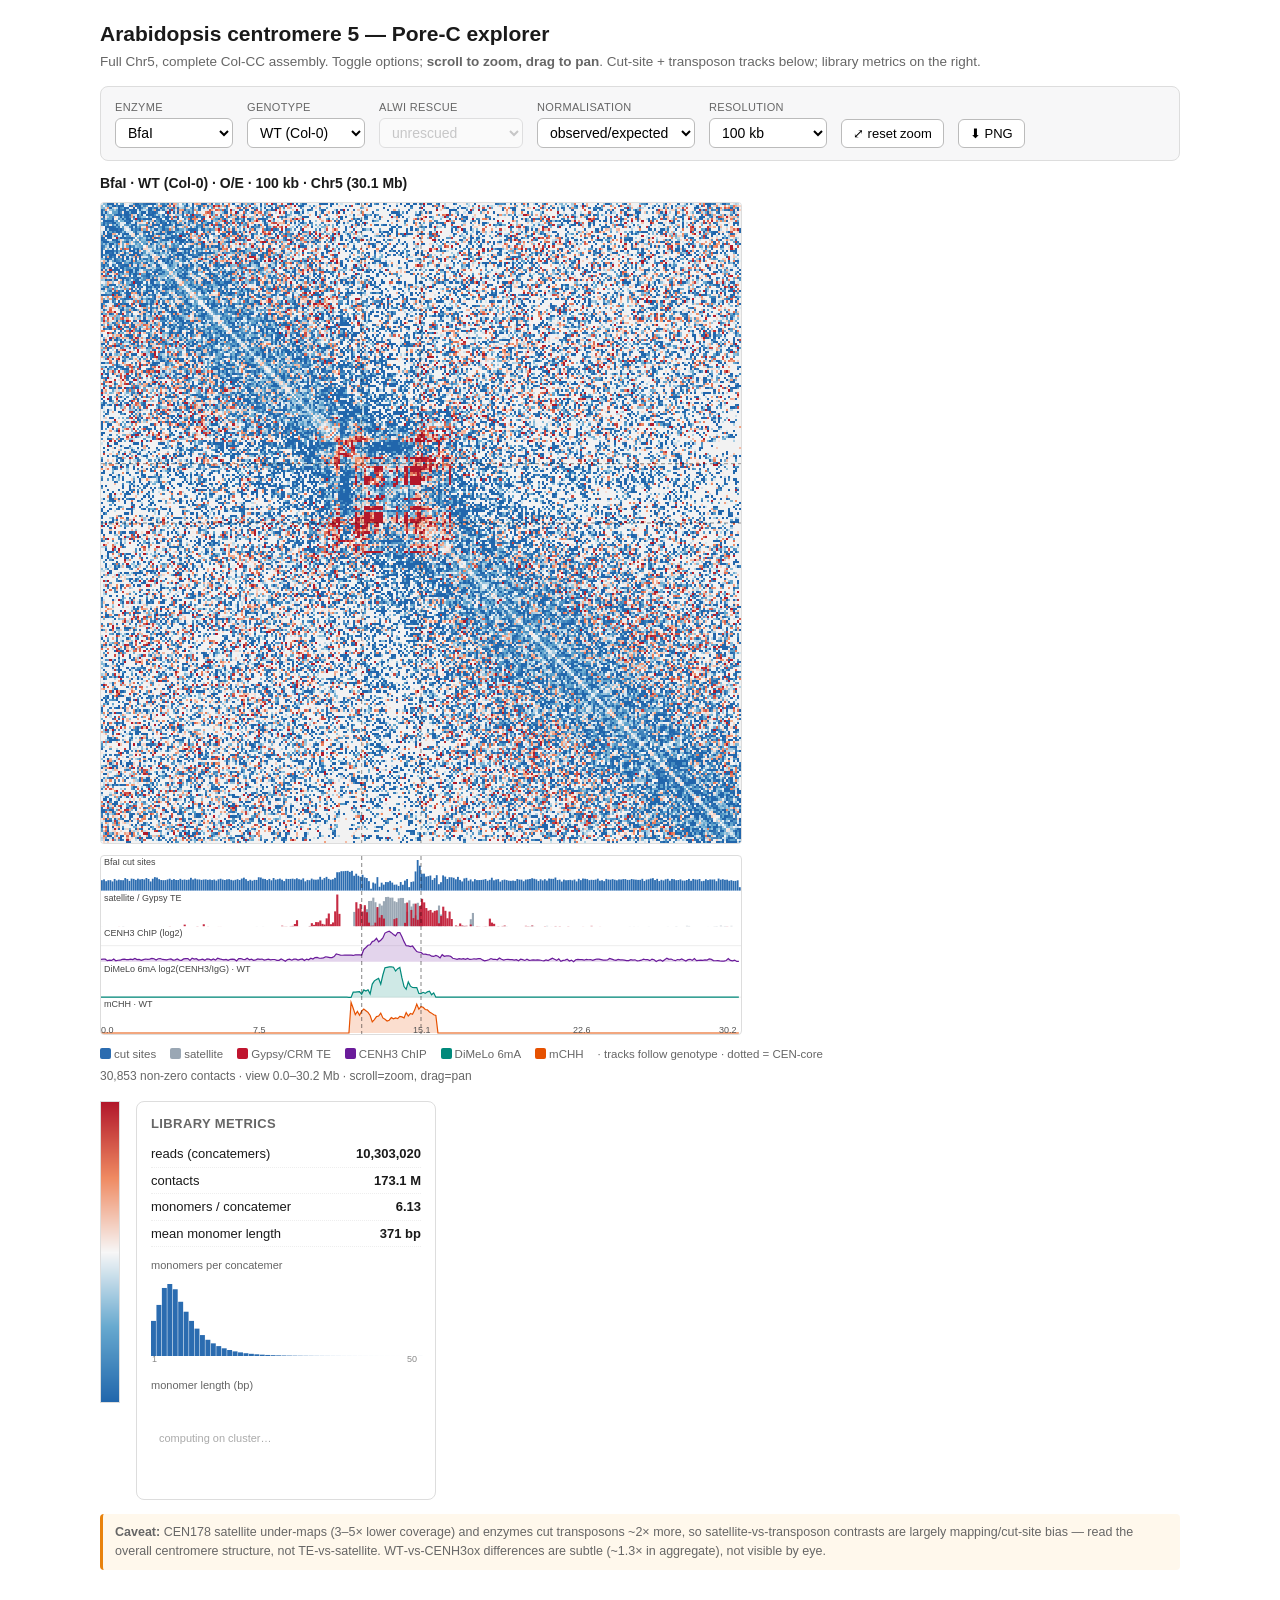
==== commit c67caa04: "CEN5 explorer: cut-site track back to per-bin histogram (full resolution); keep signal tracks as lin" ====
--- a/cen5_explorer/index.html
+++ b/cen5_explorer/index.html
@@ -39,6 +39,7 @@
 <div class="controls">
   <div class="ctl"><label>Enzyme</label><select id="enzyme"><option>BfaI</option><option>AlwI</option></select></div>
   <div class="ctl"><label>Genotype</label><select id="geno"><option value="WT">WT (Col-0)</option><option value="OX">CENH3ox</option></select></div>
+  <div class="ctl" id="runctl"><label>AlwI run</label><select id="run"></select></div>
   <div class="ctl"><label>AlwI rescue</label><select id="rescue"><option value="unrescued">unrescued</option><option value="rescued">rescued (SA-tag)</option></select></div>
   <div class="ctl"><label>Normalisation</label><select id="norm"><option value="oe">observed/expected</option><option value="raw">raw (log)</option><option value="vc">coverage-balanced</option></select></div>
   <div class="ctl"><label>Resolution</label><select id="res"><option value="100">100 kb</option><option value="50">50 kb</option><option value="25">25 kb</option></select></div>
@@ -75,14 +76,18 @@
 <div class="note"><b>Caveat:</b> CEN178 satellite under‑maps (3–5× lower coverage) and enzymes cut transposons ~2× more, so satellite‑vs‑transposon contrasts are largely mapping/cut‑site bias — read the overall centromere structure, not TE‑vs‑satellite. WT‑vs‑CENH3ox differences are subtle (~1.3× in aggregate), not visible by eye.</div>
 
 <script>
-const E={enzyme:'BfaI',geno:'WT',rescue:'unrescued',norm:'oe',res:'100'};
+const E={enzyme:'BfaI',geno:'WT',run:'pooled',rescue:'unrescued',norm:'oe',res:'100'};
+const RUNS={WT:['pooled','Sept','May','Apr15','Apr06','ZymoAug'],OX:['Oct']};
+function setRuns(){const sel=document.getElementById('run');const rs=RUNS[E.geno];sel.innerHTML=rs.map(r=>`<option>${r}</option>`).join('');if(!rs.includes(E.run))E.run=rs[0];sel.value=E.run;}
+function toggleAlwI(){const isA=E.enzyme==='AlwI';document.getElementById('runctl').style.display=isA?'':'none';document.getElementById('rescue').disabled=!isA;}
 const cache={}; let MET=null;
 const hm=document.getElementById('hm'), hx=hm.getContext('2d');
 const tk=document.getElementById('tracks'), tx=tk.getContext('2d');
 const off=document.createElement('canvas'); const ox2=off.getContext('2d');
 const HS=640, TH=178;
 let G=null, view={x0:0,y0:0,w:1};
-function fname(){const r=(E.enzyme==='AlwI')?E.rescue:'unrescued'; return `data/${E.enzyme}_${E.geno}_${r}_${E.res}kb.json`;}
+function fname(){const r=(E.enzyme==='AlwI')?E.rescue:'unrescued';
+  return (E.enzyme==='AlwI')?`data/AlwI_${E.geno}_${E.run}_${r}_${E.res}kb.json`:`data/BfaI_${E.geno}_${r}_${E.res}kb.json`;}
 async function getJSON(f){ if(cache[f]) return cache[f]; const d=await fetch(f).then(r=>r.json()); cache[f]=d; return d; }
 function lerp(a,b,t){return a+(b-a)*t;}
 function ramp(s,t){t=Math.max(0,Math.min(1,t));for(let i=0;i<s.length-1;i++){const[p0,c0]=s[i],[p1,c1]=s[i+1];if(t<=p1){const u=(t-p0)/(p1-p0||1);return[lerp(c0[0],c1[0],u),lerp(c0[1],c1[1],u),lerp(c0[2],c1[2],u)];}}return s[s.length-1][1];}
@@ -93,7 +98,7 @@
 const clamp=(v,a,b)=>Math.max(a,Math.min(b,v));
 
 async function compute(){
-  document.getElementById('rescue').disabled=(E.enzyme!=='AlwI');
+  toggleAlwI();
   const m=await getJSON(fname()); const t=await getJSON(`data/tracks_${E.res}kb.json`);
   const n=m.n; const M=new Float64Array(n*n);
   for(let k=0;k<m.i.length;k++){const i=m.i[k],j=m.j[k],v=m.v[k];M[i*n+j]=v;M[j*n+i]=v;}
@@ -120,7 +125,7 @@
   // colorbar
   const cb=document.getElementById('cb'),cx=cb.getContext('2d');for(let y=0;y<300;y++){const c=cmap(1-y/300);cx.fillStyle=`rgb(${c[0]|0},${c[1]|0},${c[2]|0})`;cx.fillRect(0,y,18,1);}
   draw(); metrics();
-  const rn=(E.enzyme==='AlwI')?(' · '+E.rescue):'';
+  const rn=(E.enzyme==='AlwI')?(' · '+E.run+' · '+E.rescue):'';
   document.getElementById('title').textContent=`${E.enzyme} · ${E.geno==='WT'?'WT (Col-0)':'CENH3ox'}${rn} · ${E.norm==='oe'?'O/E':E.norm==='vc'?'coverage-balanced':'raw(log)'} · ${E.res} kb · Chr5 (${(t.chrlen/1e6).toFixed(1)} Mb)`;
 }
 function draw(){
@@ -135,7 +140,7 @@
   const b0=Math.max(0,Math.floor(view.x0)), b1=Math.min(n,Math.ceil(view.x0+view.w));
   const G5=(E.geno==='OX'?'CENH3ox':'WT');
   const bands=[
-    {label:E.enzyme+' cut sites', data:(E.enzyme==='AlwI'?t.alwi:t.bfai), color:'#2b6cb0'},
+    {label:E.enzyme+' cut sites', data:(E.enzyme==='AlwI'?t.alwi:t.bfai), color:'#2b6cb0', bars:true},
     {label:'satellite / Gypsy TE', te:true},
     {label:'CENH3 ChIP (log2)', data:t.cenh3_chip, color:'#6a1b9a'},
     {label:'DiMeLo 6mA log2(CENH3/IgG) · '+G5, data:(E.geno==='OX'?t.dimelo_ox:t.dimelo_wt), color:'#00897b'},
@@ -146,6 +151,8 @@
     if(bd.te){for(let b=b0;b<b1;b++){const sx=(b-view.x0)*w;
       tx.fillStyle='#9aa7b4';tx.fillRect(sx,base-(bh-5)*t.sat[b],Math.max(1,w),(bh-5)*t.sat[b]);
       tx.fillStyle='rgba(192,21,47,.9)';tx.fillRect(sx,base-(bh-5)*t.gyp[b],Math.max(1,w),(bh-5)*t.gyp[b]);}}
+    else if(bd.bars&&bd.data){let mx=1e-9;for(let b=0;b<n;b++)mx=Math.max(mx,bd.data[b]||0);tx.fillStyle=bd.color;
+      for(let b=b0;b<b1;b++){const sx=(b-view.x0)*w;const h=(bh-5)*(bd.data[b]||0)/mx;tx.fillRect(sx,base-h,Math.max(1,w-0.3),h);}}
     else if(bd.data){
       let mn=Infinity,mx=-Infinity;for(let b=0;b<n;b++){const v=bd.data[b];if(isFinite(v)){if(v<mn)mn=v;if(v>mx)mx=v;}}
       if(!isFinite(mn)){mn=0;mx=1;} const rng=(mx-mn)||1; const yof=b=>base-(bh-5)*((isFinite(bd.data[b])?bd.data[b]:mn)-mn)/rng;
@@ -172,7 +179,7 @@
 }
 function metrics(){
   if(!MET){document.getElementById('m_reads').textContent='…';return;}
-  const d=MET[`${E.enzyme}_${E.geno}`]; if(!d)return;
+  const key=(E.enzyme==='AlwI')?`AlwI_${E.geno}_${E.run}`:`BfaI_${E.geno}`; const d=MET[key]; if(!d){document.getElementById('m_reads').textContent='–';return;}
   const r=(E.enzyme==='AlwI')?E.rescue:'unrescued';
   document.getElementById('m_reads').textContent=d.reads.toLocaleString();
   document.getElementById('m_contacts').textContent=(d.contacts[r]/1e6).toFixed(1)+' M';
@@ -190,9 +197,9 @@
 window.addEventListener('mousemove',e=>{if(!drag||!G)return;const dpb=view.w/HS;view.x0=clamp(drag.x0-(e.clientX-drag.x)*dpb,0,G.n-view.w);view.y0=clamp(drag.y0-(e.clientY-drag.y)*dpb,0,G.n-view.w);draw();});
 window.addEventListener('mouseup',()=>{drag=null;hm.classList.remove('drag');});
 document.getElementById('reset').addEventListener('click',()=>{if(G){view={x0:0,y0:0,w:G.n};draw();}});
-for(const id of ['enzyme','geno','rescue','norm','res'])document.getElementById(id).addEventListener('change',ev=>{E[id]=ev.target.value;compute();});
+document.getElementById('enzyme').addEventListener('change',e=>{E.enzyme=e.target.value;toggleAlwI();setRuns();compute();});document.getElementById('geno').addEventListener('change',e=>{E.geno=e.target.value;setRuns();compute();});document.getElementById('run').addEventListener('change',e=>{E.run=e.target.value;compute();});for(const id of ['rescue','norm','res'])document.getElementById(id).addEventListener('change',ev=>{E[id]=ev.target.value;compute();});
 document.getElementById('dl').addEventListener('click',()=>{const c=document.createElement('canvas');c.width=HS;c.height=HS+TH+4;const g=c.getContext('2d');g.fillStyle='#fff';g.fillRect(0,0,c.width,c.height);g.drawImage(hm,0,0);g.drawImage(tk,0,HS+4);const a=document.createElement('a');a.download=`CEN5_${E.enzyme}_${E.geno}_${E.res}kb_${E.norm}.png`;a.href=c.toDataURL();a.click();});
-getJSON('data/metrics.json').then(d=>{MET=d;metrics();});
+setRuns();toggleAlwI();getJSON('data/metrics.json').then(d=>{MET=d;metrics();});
 compute();
 </script>
 </body>
